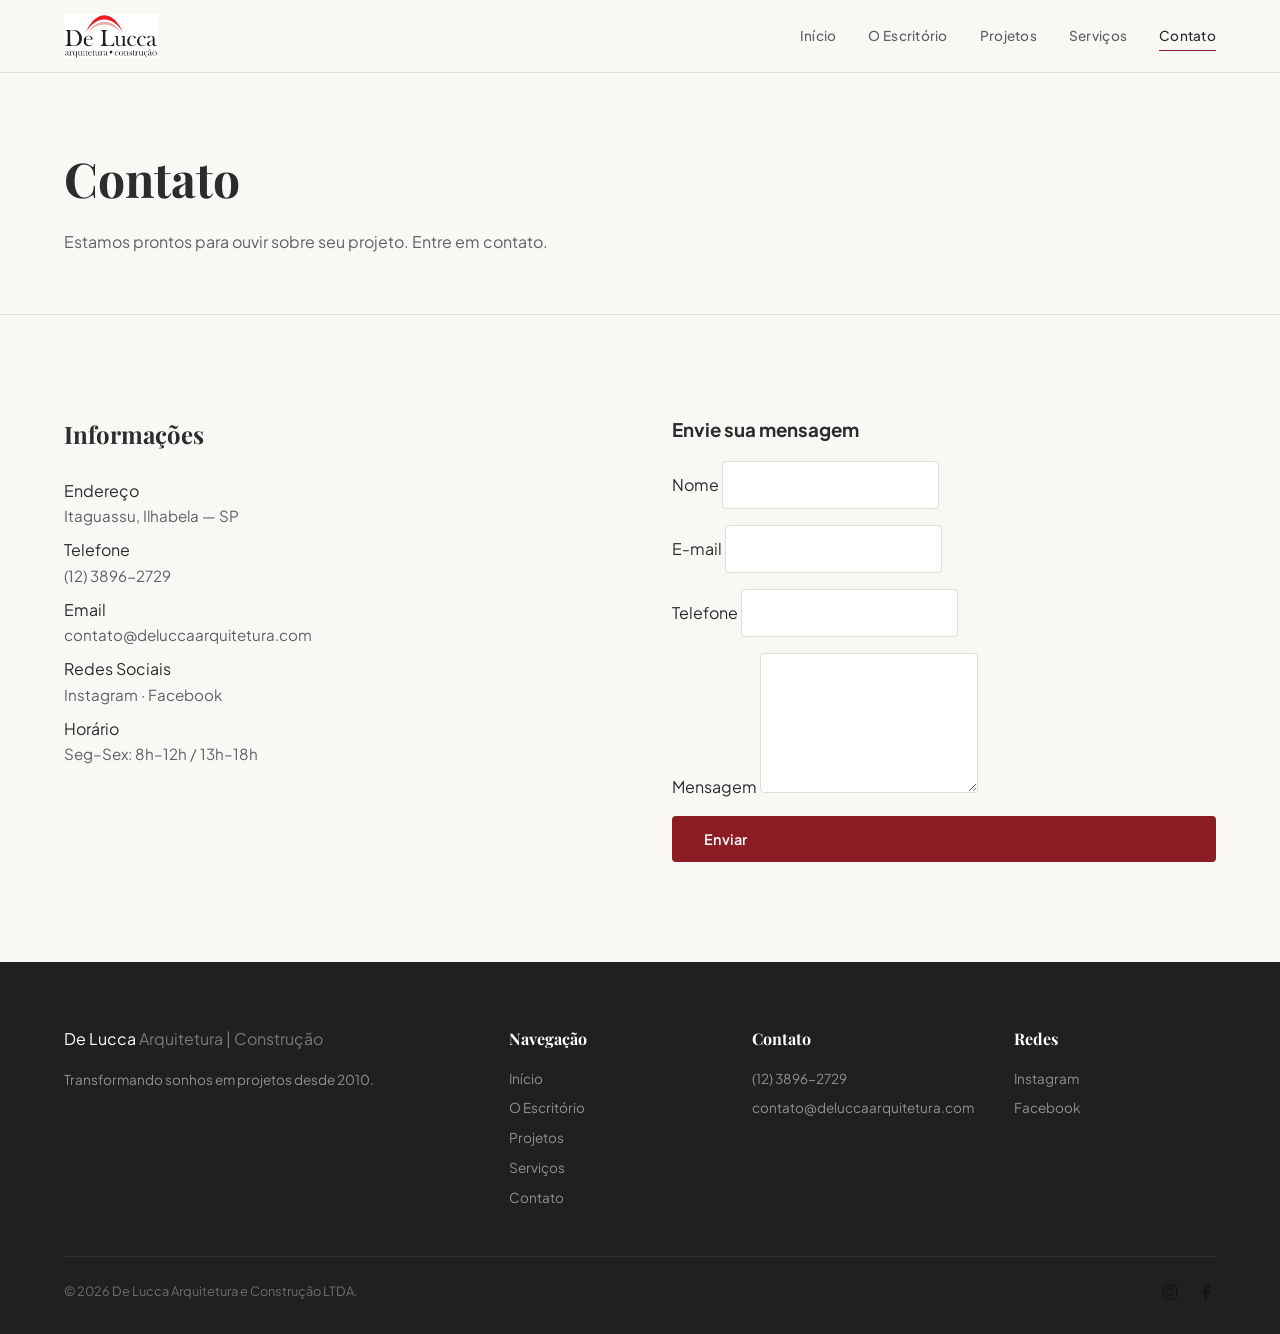
==== contato.html @ a8d2dc85 "Initial commit — Novo site De Lucca Arquitetura" ====
<!DOCTYPE html>
<html lang="pt">
<head>
  <meta charset="utf-8">
  <meta name="viewport" content="width=device-width, initial-scale=1">
  <title>Contato — De Lucca Arquitetura | Construção</title>
  <meta name="description" content="Entre em contato com a De Lucca Arquitetura. Estamos em Itaguassu, Ilhabela. Telefone, email e formulário.">
  <link rel="preconnect" href="https://fonts.googleapis.com">
  <link rel="preconnect" href="https://fonts.gstatic.com" crossorigin>
  <link href="https://fonts.googleapis.com/css2?family=Playfair+Display:ital,wght@0,400;0,600;1,400&family=Plus+Jakarta+Sans:wght@400;500;600;700&family=JetBrains+Mono&display=swap" rel="stylesheet">
  <link rel="stylesheet" href="style.css">
</head>
<body>

  <header class="header">
    <div class="container header-inner">
      <a href="index.html" class="logo">
        <img src="assets/images/logo.jpg" alt="De Lucca Arquitetura">
      </a>
      <button class="menu-toggle" aria-label="Menu">
        <svg viewBox="0 0 24 24" fill="none" stroke="currentColor" stroke-width="2">
          <path d="M3 12h18M3 6h18M3 18h18"/>
        </svg>
      </button>
      <nav class="nav">
        <a href="index.html">Início</a>
        <a href="escritorio.html">O Escritório</a>
        <a href="projetos.html">Projetos</a>
        <a href="servicos.html">Serviços</a>
        <a href="contato.html">Contato</a>
      </nav>
    </div>
  </header>

  <main>
    <section class="page-header">
      <div class="container">
        <h1>Contato</h1>
        <p>Estamos prontos para ouvir sobre seu projeto. Entre em contato.</p>
      </div>
    </section>

    <section class="section">
      <div class="container">
        <div class="contact-grid">
          <div class="contact-info">
            <h3>Informações</h3>
            <div class="contact-item">
              <span class="contact-label">Endereço</span>
              <p>Itaguassu, Ilhabela — SP</p>
            </div>
            <div class="contact-item">
              <span class="contact-label">Telefone</span>
              <p><a href="tel:1238962729">(12) 3896-2729</a></p>
            </div>
            <div class="contact-item">
              <span class="contact-label">Email</span>
              <p><a href="mailto:contato@deluccaarquitetura.com">contato@deluccaarquitetura.com</a></p>
            </div>
            <div class="contact-item">
              <span class="contact-label">Redes Sociais</span>
              <p>
                <a href="https://www.instagram.com/deluccaaquitetura/" target="_blank">Instagram</a> &middot;
                <a href="https://www.facebook.com/deluccaaquitetura" target="_blank">Facebook</a>
              </p>
            </div>
            <div class="contact-item">
              <span class="contact-label">Horário</span>
              <p>Seg–Sex: 8h–12h / 13h–18h</p>
            </div>
          </div>
          <form class="contact-form" action="#" method="post">
            <h3>Envie sua mensagem</h3>
            <div class="form-group">
              <label for="nome">Nome</label>
              <input type="text" id="nome" name="nome" required>
            </div>
            <div class="form-group">
              <label for="email">E-mail</label>
              <input type="email" id="email" name="email" required>
            </div>
            <div class="form-group">
              <label for="telefone">Telefone</label>
              <input type="tel" id="telefone" name="telefone">
            </div>
            <div class="form-group">
              <label for="mensagem">Mensagem</label>
              <textarea id="mensagem" name="mensagem" rows="5" required></textarea>
            </div>
            <button type="submit" class="btn btn-primary">Enviar</button>
          </form>
        </div>
      </div>
    </section>
  </main>

  <footer class="footer">
    <div class="container">
      <div class="footer-grid">
        <div class="footer-brand">
          <div class="logo-text" style="color: #fff;">
            De Lucca
            <span style="color: rgba(255,255,255,0.4);">Arquitetura | Construção</span>
          </div>
          <p>Transformando sonhos em projetos desde 2010.</p>
        </div>
        <div>
          <h4>Navegação</h4>
          <a href="index.html">Início</a>
          <a href="escritorio.html">O Escritório</a>
          <a href="projetos.html">Projetos</a>
          <a href="servicos.html">Serviços</a>
          <a href="contato.html">Contato</a>
        </div>
        <div>
          <h4>Contato</h4>
          <a href="tel:1238962729">(12) 3896-2729</a>
          <a href="mailto:contato@deluccaarquitetura.com">contato@deluccaarquitetura.com</a>
        </div>
        <div>
          <h4>Redes</h4>
          <a href="https://www.instagram.com/deluccaaquitetura/" target="_blank">Instagram</a>
          <a href="https://www.facebook.com/deluccaaquitetura" target="_blank">Facebook</a>
        </div>
      </div>
      <div class="footer-bottom">
        <span>&copy; 2026 De Lucca Arquitetura e Construção LTDA.</span>
        <div class="footer-social">
          <a href="https://www.instagram.com/deluccaaquitetura/" target="_blank" aria-label="Instagram"><img src="assets/icons/instagram.png" alt="Instagram"></a>
          <a href="https://www.facebook.com/deluccaaquitetura" target="_blank" aria-label="Facebook"><img src="assets/icons/facebook.png" alt="Facebook"></a>
        </div>
      </div>
    </div>
  </footer>

  <script src="script.js"></script>
</body>
</html>
---- style.css ----
:root {
  --color-primary-dark-red: #8C1D24;
  --color-secondary-terracotta: #C44D38;
  --color-brand-charcoal: #2A2C2E;
  --color-technical-gray: #5C6268;
  --bg-page-warm: #FAF8F5;
  --bg-card-white: #FFFFFF;
  --border-subtle: #E2DDD5;
  --bg-footer-dark: #1E2022;
  --font-heading: 'Playfair Display', Georgia, serif;
  --font-body: 'Plus Jakarta Sans', system-ui, sans-serif;
  --radius-sm: 4px;
  --radius-md: 8px;
  --shadow-soft: 0 4px 30px rgba(0,0,0,0.05);
  --transition: 0.3s ease;
}

*,
*::before,
*::after {
  margin: 0;
  padding: 0;
  box-sizing: border-box;
}

html {
  scroll-behavior: smooth;
}

body {
  font-family: var(--font-body);
  background: var(--bg-page-warm);
  color: var(--color-brand-charcoal);
  line-height: 1.6;
  -webkit-font-smoothing: antialiased;
}

img {
  max-width: 100%;
  height: auto;
  display: block;
}

a {
  text-decoration: none;
  color: inherit;
}

.container {
  max-width: 1200px;
  margin: 0 auto;
  padding: 0 24px;
}

/* Header */
.header {
  position: fixed;
  top: 0;
  left: 0;
  right: 0;
  z-index: 100;
  background: rgba(250, 248, 245, 0.95);
  backdrop-filter: blur(12px);
  border-bottom: 1px solid var(--border-subtle);
  transition: var(--transition);
}

.header.scrolled {
  box-shadow: 0 2px 30px rgba(0,0,0,0.06);
}

.header-inner {
  display: flex;
  align-items: center;
  justify-content: space-between;
  height: 72px;
}

.logo {
  display: flex;
  align-items: center;
  gap: 12px;
}

.logo img {
  height: 44px;
  width: auto;
}

.nav {
  display: flex;
  align-items: center;
  gap: 32px;
}

.nav a {
  font-size: 0.85rem;
  font-weight: 500;
  letter-spacing: 0.02em;
  color: var(--color-technical-gray);
  position: relative;
  transition: color var(--transition);
}

.nav a::after {
  content: '';
  position: absolute;
  bottom: -4px;
  left: 0;
  width: 0;
  height: 1px;
  background: var(--color-primary-dark-red);
  transition: width var(--transition);
}

.nav a:hover,
.nav a.active {
  color: var(--color-brand-charcoal);
}

.nav a:hover::after,
.nav a.active::after {
  width: 100%;
}

.menu-toggle {
  display: none;
  background: none;
  border: none;
  cursor: pointer;
  padding: 8px;
  color: var(--color-brand-charcoal);
}

.menu-toggle svg {
  width: 24px;
  height: 24px;
}

@media (max-width: 768px) {
  .menu-toggle {
    display: block;
  }

  .nav {
    position: fixed;
    top: 72px;
    left: 0;
    right: 0;
    background: var(--bg-page-warm);
    flex-direction: column;
    padding: 24px;
    gap: 20px;
    border-bottom: 1px solid var(--border-subtle);
    transform: translateY(-100%);
    opacity: 0;
    transition: all var(--transition);
    pointer-events: none;
  }

  .nav.open {
    transform: translateY(0);
    opacity: 1;
    pointer-events: all;
  }
}

/* Hero */
.hero {
  min-height: 100vh;
  display: flex;
  align-items: center;
  position: relative;
  overflow: hidden;
  margin-top: 0;
}

.hero-bg {
  position: absolute;
  inset: 0;
  z-index: 0;
}

.hero-bg img {
  width: 100%;
  height: 100%;
  object-fit: cover;
}

.hero-overlay {
  position: absolute;
  inset: 0;
  background: linear-gradient(
    135deg,
    rgba(30, 32, 34, 0.75) 0%,
    rgba(30, 32, 34, 0.3) 100%
  );
  z-index: 1;
}

.hero-content {
  position: relative;
  z-index: 2;
  max-width: 720px;
  padding: 120px 24px 80px;
}

.hero-tag {
  display: inline-block;
  font-family: var(--font-body);
  font-size: 0.75rem;
  font-weight: 600;
  letter-spacing: 0.15em;
  text-transform: uppercase;
  color: var(--color-secondary-terracotta);
  margin-bottom: 24px;
  border-left: 2px solid var(--color-primary-dark-red);
  padding-left: 12px;
  text-shadow: 0 1px 12px rgba(0,0,0,0.3);
}

.hero h1 {
  font-family: var(--font-heading);
  font-size: clamp(2.5rem, 6vw, 4.5rem);
  line-height: 1.1;
  color: #fff;
  margin-bottom: 24px;
  font-weight: 600;
  text-shadow: 0 2px 30px rgba(0,0,0,0.5);
}

.hero p {
  font-size: 1.1rem;
  line-height: 1.7;
  color: rgba(255, 255, 255, 0.85);
  margin-bottom: 40px;
  max-width: 540px;
  text-shadow: 0 1px 20px rgba(0,0,0,0.4);
}

.btn {
  display: inline-flex;
  align-items: center;
  gap: 8px;
  padding: 14px 32px;
  border-radius: var(--radius-sm);
  font-family: var(--font-body);
  font-size: 0.9rem;
  font-weight: 600;
  letter-spacing: 0.02em;
  cursor: pointer;
  transition: all var(--transition);
  border: none;
}

.btn-primary {
  background: var(--color-primary-dark-red);
  color: #fff;
}

.btn-primary:hover {
  background: #a8242e;
  transform: translateY(-1px);
  box-shadow: 0 4px 20px rgba(140, 29, 36, 0.3);
}

.btn-outline {
  background: transparent;
  color: #fff;
  border: 1px solid rgba(255, 255, 255, 0.3);
}

.btn-outline:hover {
  border-color: #fff;
  background: rgba(255, 255, 255, 0.1);
}

@media (max-width: 768px) {
  .hero-content {
    padding: 100px 24px 60px;
  }
}

/* Sections */
.section {
  padding: 100px 0;
}

.section-header {
  text-align: center;
  max-width: 640px;
  margin: 0 auto 64px;
}

.section-tag {
  display: inline-block;
  font-size: 0.75rem;
  font-weight: 600;
  letter-spacing: 0.15em;
  text-transform: uppercase;
  color: var(--color-primary-dark-red);
  margin-bottom: 16px;
  border-left: 2px solid var(--color-secondary-terracotta);
  padding-left: 12px;
}

.section h2 {
  font-family: var(--font-heading);
  font-size: clamp(1.8rem, 3.5vw, 2.8rem);
  line-height: 1.2;
  color: var(--color-brand-charcoal);
  margin-bottom: 16px;
}

.section p {
  color: var(--color-technical-gray);
  font-size: 1rem;
  line-height: 1.7;
}

/* Grid de Projetos */
.projects-grid {
  display: grid;
  grid-template-columns: repeat(auto-fill, minmax(340px, 1fr));
  gap: 24px;
}

.project-card {
  position: relative;
  overflow: hidden;
  border-radius: var(--radius-md);
  aspect-ratio: 4/3;
  background: var(--bg-card-white);
  box-shadow: var(--shadow-soft);
  cursor: pointer;
}

.project-card img {
  width: 100%;
  height: 100%;
  object-fit: cover;
  transition: transform 0.6s ease;
}

.project-card:hover img {
  transform: scale(1.05);
}

.project-overlay {
  position: absolute;
  inset: 0;
  background: linear-gradient(
    to top,
    rgba(30, 32, 34, 0.85) 0%,
    transparent 60%
  );
  display: flex;
  flex-direction: column;
  justify-content: flex-end;
  padding: 32px;
  opacity: 0;
  transition: opacity var(--transition);
}

.project-card:hover .project-overlay {
  opacity: 1;
}

.project-overlay h3 {
  font-family: var(--font-heading);
  font-size: 1.25rem;
  color: #fff;
  margin-bottom: 4px;
}

.project-overlay p {
  font-size: 0.8rem;
  color: rgba(255, 255, 255, 0.7);
}

@media (max-width: 768px) {
  .project-overlay {
    opacity: 1;
    padding: 20px;
  }
  .projects-grid {
    grid-template-columns: 1fr;
  }
}

/* Processos */
.process-grid {
  display: grid;
  grid-template-columns: repeat(auto-fit, minmax(280px, 1fr));
  gap: 32px;
}

.process-step {
  position: relative;
  padding: 40px;
  background: var(--bg-card-white);
  border-radius: var(--radius-md);
  border-left: 3px solid var(--color-primary-dark-red);
  box-shadow: var(--shadow-soft);
}

.process-step .step-number {
  font-family: var(--font-heading);
  font-size: 3rem;
  color: rgba(140, 29, 36, 0.08);
  position: absolute;
  top: 16px;
  right: 24px;
  font-weight: 700;
  line-height: 1;
}

.process-step h3 {
  font-family: var(--font-heading);
  font-size: 1.2rem;
  margin-bottom: 12px;
  color: var(--color-brand-charcoal);
}

.process-step p {
  font-size: 0.9rem;
  color: var(--color-technical-gray);
  line-height: 1.7;
}

/* Sobre */
.about-grid {
  display: grid;
  grid-template-columns: 1fr 1fr;
  gap: 64px;
  align-items: center;
}

.about-image {
  border-radius: var(--radius-md);
  overflow: hidden;
  box-shadow: var(--shadow-soft);
}

.about-image img {
  width: 100%;
  height: 500px;
  object-fit: cover;
}

.about-content h3 {
  font-family: var(--font-heading);
  font-size: 1.5rem;
  margin-bottom: 20px;
  color: var(--color-brand-charcoal);
}

.about-content p {
  color: var(--color-technical-gray);
  margin-bottom: 16px;
  font-size: 0.95rem;
  line-height: 1.8;
}

.about-metrics {
  display: grid;
  grid-template-columns: repeat(3, 1fr);
  gap: 24px;
  margin-top: 40px;
  padding-top: 32px;
  border-top: 1px solid var(--border-subtle);
}

.metric h4 {
  font-family: var(--font-heading);
  font-size: 2rem;
  color: var(--color-primary-dark-red);
}

.metric p {
  font-size: 0.8rem;
  color: var(--color-technical-gray);
  margin-bottom: 0;
}

@media (max-width: 768px) {
  .about-grid {
    grid-template-columns: 1fr;
    gap: 32px;
  }
  .about-metrics {
    grid-template-columns: repeat(3, 1fr);
    gap: 16px;
  }
}

/* Serviços */
.services-grid {
  display: grid;
  grid-template-columns: repeat(auto-fit, minmax(260px, 1fr));
  gap: 24px;
}

.service-card {
  padding: 40px 32px;
  background: var(--bg-card-white);
  border-radius: var(--radius-md);
  box-shadow: var(--shadow-soft);
  transition: transform var(--transition);
}

.service-card:hover {
  transform: translateY(-4px);
}

.service-card .icon {
  font-size: 2rem;
  margin-bottom: 16px;
  display: block;
}

.service-card h3 {
  font-family: var(--font-heading);
  font-size: 1.15rem;
  margin-bottom: 12px;
}

.service-card p {
  font-size: 0.9rem;
  color: var(--color-technical-gray);
  line-height: 1.7;
}

/* Contato */
.contact-grid {
  display: grid;
  grid-template-columns: 1fr 1fr;
  gap: 64px;
}

.contact-info h3 {
  font-family: var(--font-heading);
  font-size: 1.5rem;
  margin-bottom: 24px;
}

.contact-info p {
  color: var(--color-technical-gray);
  margin-bottom: 8px;
  font-size: 0.95rem;
}

.contact-info .info-item {
  display: flex;
  align-items: flex-start;
  gap: 12px;
  margin-bottom: 20px;
}

.contact-form {
  display: flex;
  flex-direction: column;
  gap: 16px;
}

.contact-form input,
.contact-form textarea {
  padding: 14px 16px;
  border: 1px solid var(--border-subtle);
  border-radius: var(--radius-sm);
  font-family: var(--font-body);
  font-size: 0.9rem;
  background: var(--bg-card-white);
  transition: border-color var(--transition);
  outline: none;
}

.contact-form input:focus,
.contact-form textarea:focus {
  border-color: var(--color-primary-dark-red);
}

.contact-form textarea {
  min-height: 140px;
  resize: vertical;
}

@media (max-width: 768px) {
  .contact-grid {
    grid-template-columns: 1fr;
    gap: 32px;
  }
}

/* Footer */
.footer {
  background: var(--bg-footer-dark);
  color: rgba(255, 255, 255, 0.7);
  padding: 64px 0 32px;
}

.footer-grid {
  display: grid;
  grid-template-columns: 2fr 1fr 1fr 1fr;
  gap: 40px;
  margin-bottom: 40px;
}

.footer-brand p {
  font-size: 0.85rem;
  line-height: 1.7;
  margin-top: 16px;
  color: rgba(255, 255, 255, 0.5);
}

.footer h4 {
  font-family: var(--font-heading);
  color: #fff;
  font-size: 1rem;
  margin-bottom: 16px;
}

.footer a {
  display: block;
  font-size: 0.85rem;
  margin-bottom: 8px;
  color: rgba(255, 255, 255, 0.5);
  transition: color var(--transition);
}

.footer a:hover {
  color: var(--color-secondary-terracotta);
}

.footer-bottom {
  border-top: 1px solid rgba(255, 255, 255, 0.08);
  padding-top: 24px;
  display: flex;
  justify-content: space-between;
  align-items: center;
  font-size: 0.8rem;
  color: rgba(255, 255, 255, 0.35);
}

.footer-social {
  display: flex;
  gap: 16px;
}

.footer-social a {
  margin-bottom: 0;
}

.footer-social img {
  width: 20px;
  height: 20px;
  opacity: 0.4;
  transition: opacity var(--transition);
}

.footer-social img:hover {
  opacity: 1;
}

@media (max-width: 768px) {
  .footer-grid {
    grid-template-columns: 1fr;
    gap: 32px;
  }
  .footer-bottom {
    flex-direction: column;
    gap: 12px;
    text-align: center;
  }
}

/* Page Header */
.page-header {
  padding: 140px 0 60px;
  background: var(--bg-page-warm);
  border-bottom: 1px solid var(--border-subtle);
}

.page-header h1 {
  font-family: var(--font-heading);
  font-size: clamp(2rem, 4vw, 3rem);
  color: var(--color-brand-charcoal);
  margin-bottom: 12px;
}

.page-header p {
  color: var(--color-technical-gray);
  font-size: 1rem;
  max-width: 540px;
}

/* Contato específico */
.contact-meta {
  display: flex;
  flex-wrap: wrap;
  gap: 8px;
  margin-top: 8px;
}

.contact-meta span {
  display: inline-block;
  font-family: 'JetBrains Mono', monospace;
  font-size: 0.85rem;
  color: var(--color-technical-gray);
  background: rgba(92, 98, 104, 0.08);
  padding: 4px 12px;
  border-radius: var(--radius-sm);
}
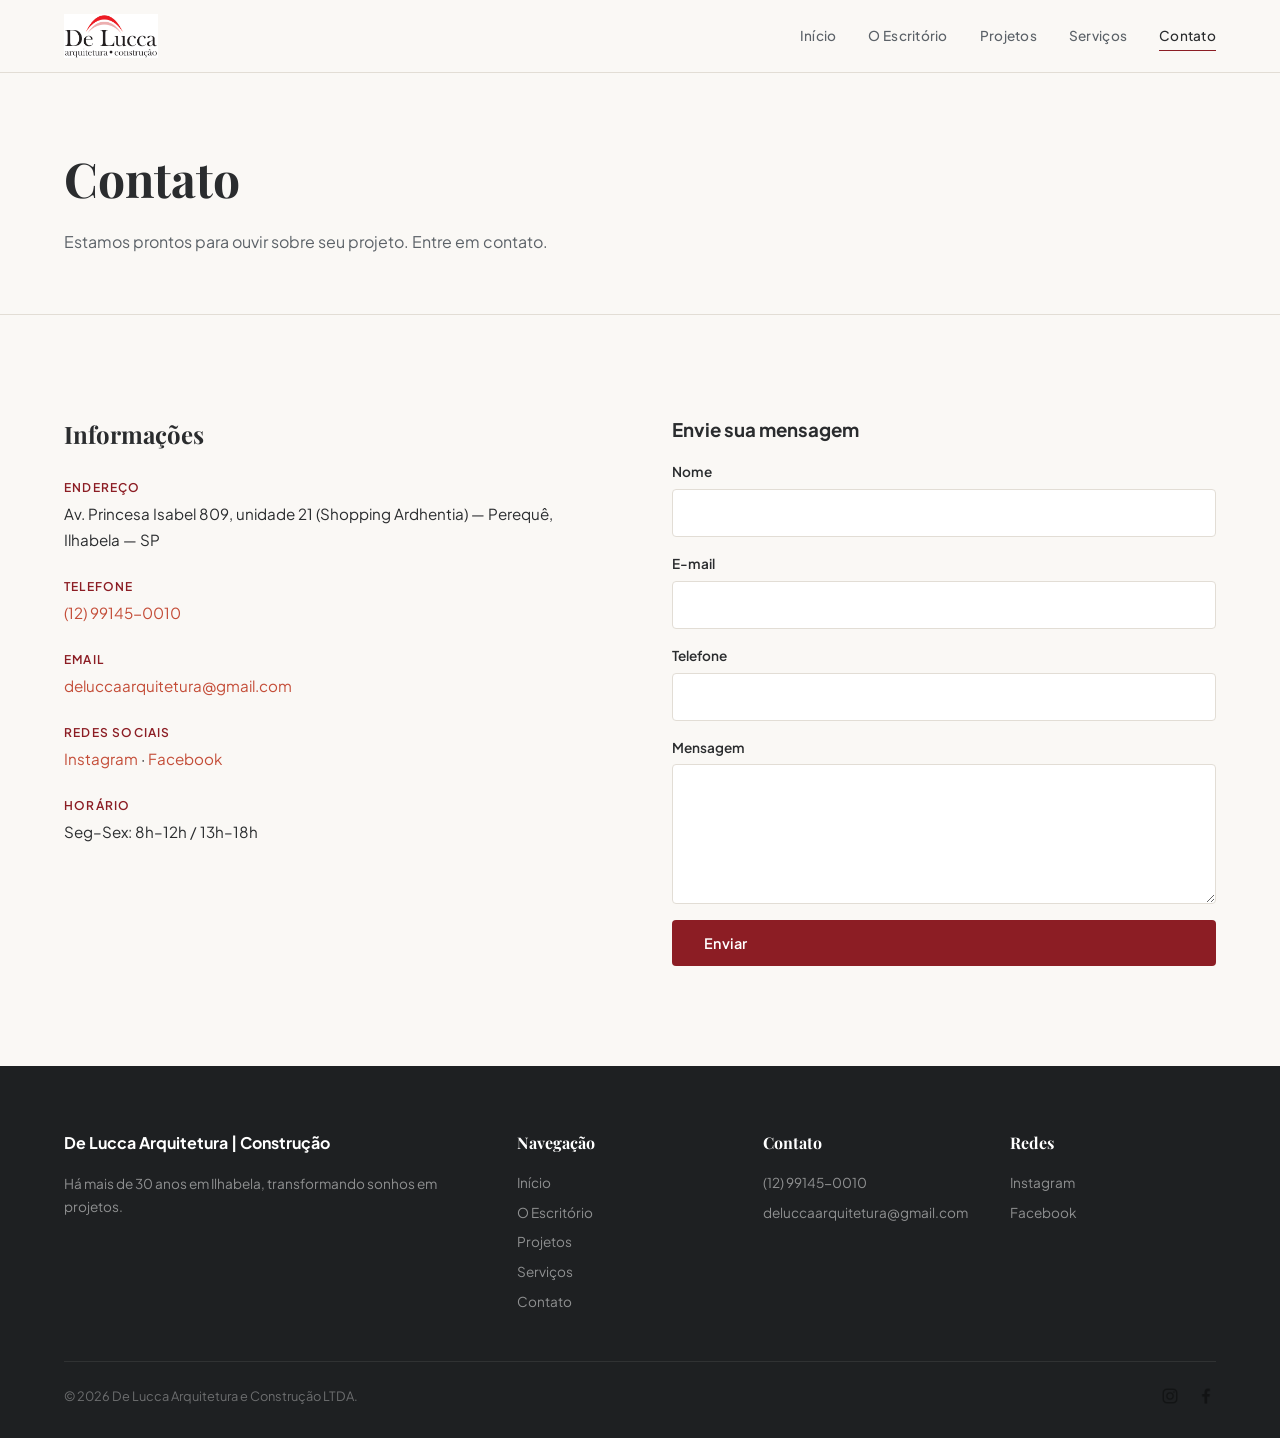
==== commit 86a9008e: "Corrige info contato, textos reais do site original, seção equipe, imagens Unsplash" ====
--- a/contato.html
+++ b/contato.html
@@ -47,21 +47,21 @@
             <h3>Informações</h3>
             <div class="contact-item">
               <span class="contact-label">Endereço</span>
-              <p>Itaguassu, Ilhabela — SP</p>
+              <p>Av. Princesa Isabel 809, unidade 21 (Shopping Ardhentia) — Perequê, Ilhabela — SP</p>
             </div>
             <div class="contact-item">
               <span class="contact-label">Telefone</span>
-              <p><a href="tel:1238962729">(12) 3896-2729</a></p>
+              <p><a href="tel:12991450010">(12) 99145-0010</a></p>
             </div>
             <div class="contact-item">
               <span class="contact-label">Email</span>
-              <p><a href="mailto:contato@deluccaarquitetura.com">contato@deluccaarquitetura.com</a></p>
+              <p><a href="mailto:deluccaarquitetura@gmail.com">deluccaarquitetura@gmail.com</a></p>
             </div>
             <div class="contact-item">
               <span class="contact-label">Redes Sociais</span>
               <p>
-                <a href="https://www.instagram.com/deluccaaquitetura/" target="_blank">Instagram</a> &middot;
-                <a href="https://www.facebook.com/deluccaaquitetura" target="_blank">Facebook</a>
+                <a href="https://www.instagram.com/deluccaarquitetura/" target="_blank">Instagram</a> &middot;
+                <a href="https://www.facebook.com/DeLuccaArquitetura/" target="_blank">Facebook</a>
               </p>
             </div>
             <div class="contact-item">
@@ -98,11 +98,8 @@
     <div class="container">
       <div class="footer-grid">
         <div class="footer-brand">
-          <div class="logo-text" style="color: #fff;">
-            De Lucca
-            <span style="color: rgba(255,255,255,0.4);">Arquitetura | Construção</span>
-          </div>
-          <p>Transformando sonhos em projetos desde 2010.</p>
+          <strong style="color:#fff; font-size:1rem;">De Lucca Arquitetura | Construção</strong>
+          <p>Há mais de 30 anos em Ilhabela, transformando sonhos em projetos.</p>
         </div>
         <div>
           <h4>Navegação</h4>
@@ -114,20 +111,20 @@
         </div>
         <div>
           <h4>Contato</h4>
-          <a href="tel:1238962729">(12) 3896-2729</a>
-          <a href="mailto:contato@deluccaarquitetura.com">contato@deluccaarquitetura.com</a>
+          <a href="tel:12991450010">(12) 99145-0010</a>
+          <a href="mailto:deluccaarquitetura@gmail.com">deluccaarquitetura@gmail.com</a>
         </div>
         <div>
           <h4>Redes</h4>
-          <a href="https://www.instagram.com/deluccaaquitetura/" target="_blank">Instagram</a>
-          <a href="https://www.facebook.com/deluccaaquitetura" target="_blank">Facebook</a>
+          <a href="https://www.instagram.com/deluccaarquitetura/" target="_blank">Instagram</a>
+          <a href="https://www.facebook.com/DeLuccaArquitetura/" target="_blank">Facebook</a>
         </div>
       </div>
       <div class="footer-bottom">
         <span>&copy; 2026 De Lucca Arquitetura e Construção LTDA.</span>
         <div class="footer-social">
-          <a href="https://www.instagram.com/deluccaaquitetura/" target="_blank" aria-label="Instagram"><img src="assets/icons/instagram.png" alt="Instagram"></a>
-          <a href="https://www.facebook.com/deluccaaquitetura" target="_blank" aria-label="Facebook"><img src="assets/icons/facebook.png" alt="Facebook"></a>
+          <a href="https://www.instagram.com/deluccaarquitetura/" target="_blank" aria-label="Instagram"><img src="assets/icons/instagram.png" alt="Instagram"></a>
+          <a href="https://www.facebook.com/DeLuccaArquitetura/" target="_blank" aria-label="Facebook"><img src="assets/icons/facebook.png" alt="Facebook"></a>
         </div>
       </div>
     </div>
--- a/style.css
+++ b/style.css
@@ -711,3 +711,120 @@
   padding: 4px 12px;
   border-radius: var(--radius-sm);
 }
+
+/* Team */
+.team-grid {
+  display: grid;
+  grid-template-columns: repeat(auto-fit, minmax(320px, 1fr));
+  gap: 40px;
+}
+
+.team-card {
+  background: var(--bg-card-white);
+  border-radius: var(--radius-md);
+  padding: 32px;
+  box-shadow: var(--shadow-soft);
+  text-align: center;
+}
+
+.team-image {
+  width: 160px;
+  height: 160px;
+  border-radius: 50%;
+  overflow: hidden;
+  margin: 0 auto 24px;
+  box-shadow: var(--shadow-soft);
+}
+
+.team-image img {
+  width: 100%;
+  height: 100%;
+  object-fit: cover;
+}
+
+.team-card h3 {
+  font-family: var(--font-heading);
+  font-size: 1.3rem;
+  margin-bottom: 4px;
+}
+
+.team-role {
+  display: block;
+  font-size: 0.8rem;
+  font-weight: 600;
+  color: var(--color-primary-dark-red);
+  letter-spacing: 0.05em;
+  text-transform: uppercase;
+  margin-bottom: 16px;
+}
+
+.team-card p {
+  font-size: 0.9rem;
+  color: var(--color-technical-gray);
+  line-height: 1.7;
+  text-align: left;
+}
+
+@media (max-width: 768px) {
+  .team-grid {
+    grid-template-columns: 1fr;
+  }
+}
+
+/* Contact page details */
+.contact-item {
+  margin-bottom: 24px;
+}
+
+.contact-label {
+  display: block;
+  font-size: 0.75rem;
+  font-weight: 600;
+  letter-spacing: 0.1em;
+  text-transform: uppercase;
+  color: var(--color-primary-dark-red);
+  margin-bottom: 4px;
+}
+
+.contact-item p {
+  font-size: 0.95rem;
+  color: var(--color-brand-charcoal);
+}
+
+.contact-item a {
+  color: var(--color-secondary-terracotta);
+  transition: color var(--transition);
+}
+
+.contact-item a:hover {
+  color: var(--color-primary-dark-red);
+}
+
+.form-group {
+  display: flex;
+  flex-direction: column;
+  gap: 6px;
+}
+
+.form-group label {
+  font-size: 0.85rem;
+  font-weight: 600;
+  color: var(--color-brand-charcoal);
+}
+
+.form-group input,
+.form-group textarea {
+  padding: 14px 16px;
+  border: 1px solid var(--border-subtle);
+  border-radius: var(--radius-sm);
+  font-family: var(--font-body);
+  font-size: 0.9rem;
+  background: var(--bg-card-white);
+  transition: border-color var(--transition);
+  outline: none;
+}
+
+.form-group input:focus,
+.form-group textarea:focus {
+  border-color: var(--color-primary-dark-red);
+}
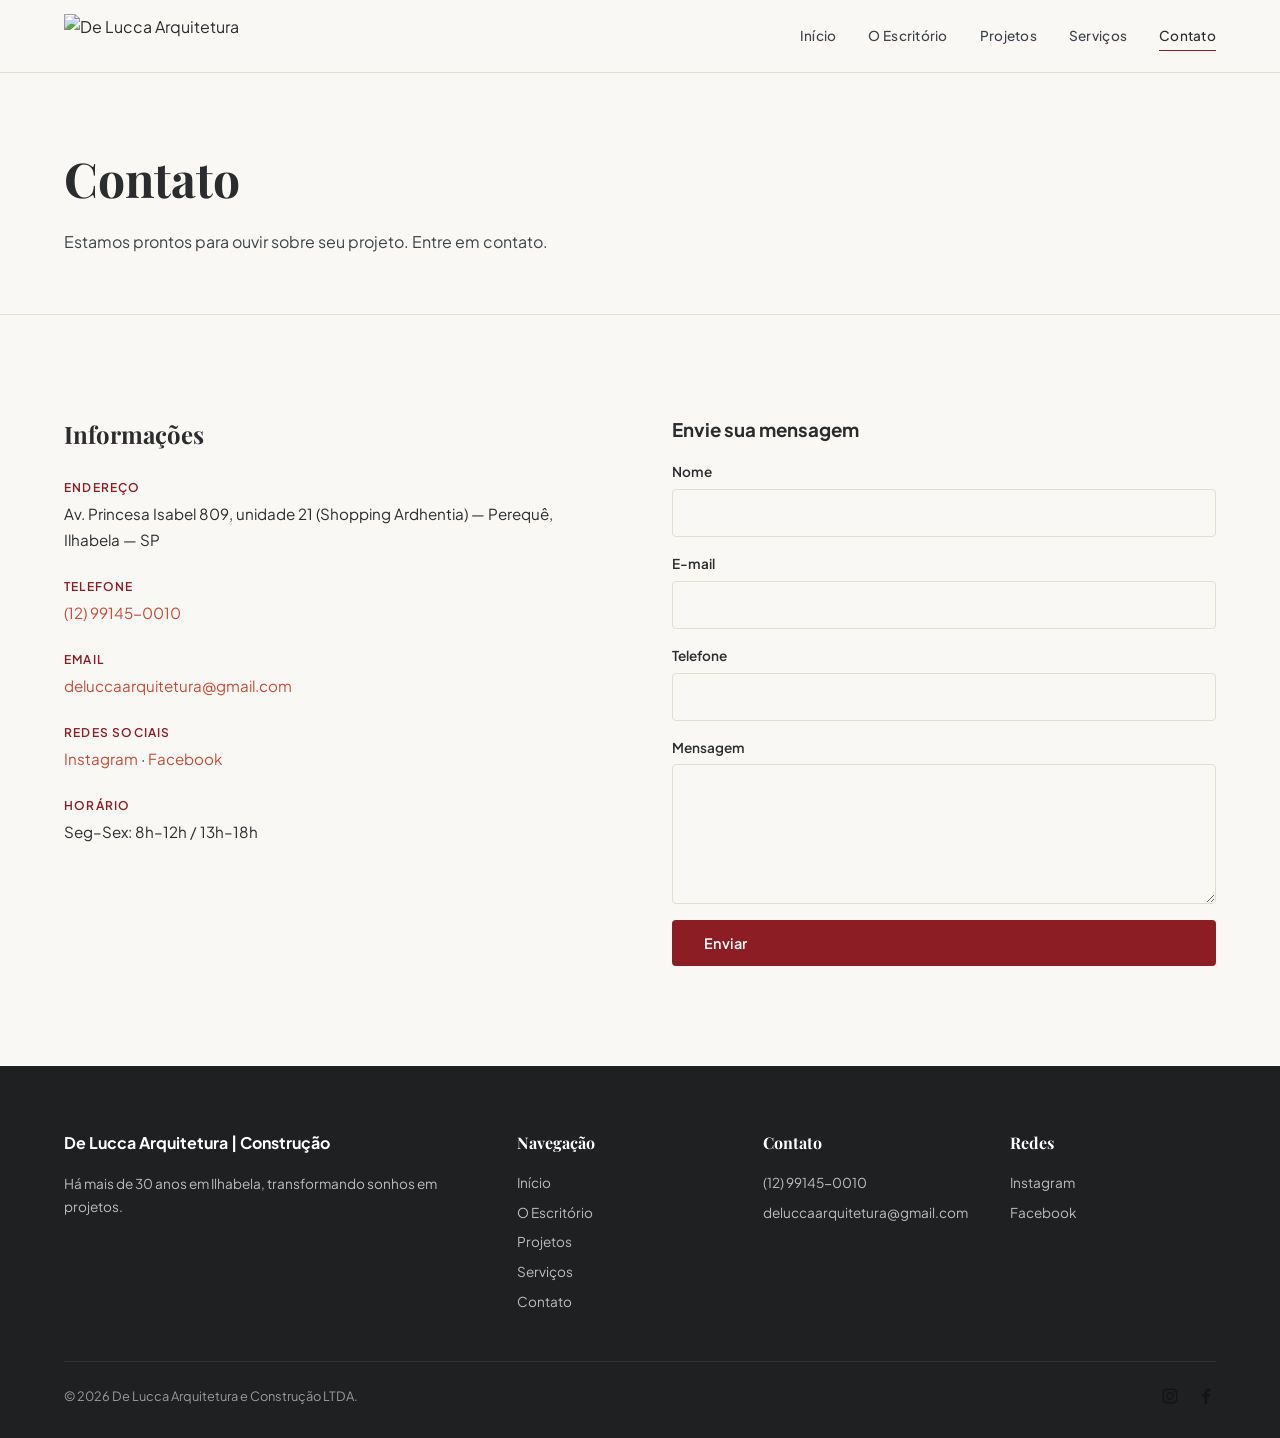
==== commit 39a533e2: "BG card #FAF8F5, logo.png, fotos equipe .avif, contraste textos" ====
--- a/contato.html
+++ b/contato.html
@@ -15,7 +15,7 @@
   <header class="header">
     <div class="container header-inner">
       <a href="index.html" class="logo">
-        <img src="assets/images/logo.jpg" alt="De Lucca Arquitetura">
+        <img src="assets/images/logo.png" alt="De Lucca Arquitetura">
       </a>
       <button class="menu-toggle" aria-label="Menu">
         <svg viewBox="0 0 24 24" fill="none" stroke="currentColor" stroke-width="2">
--- a/style.css
+++ b/style.css
@@ -2,9 +2,9 @@
   --color-primary-dark-red: #8C1D24;
   --color-secondary-terracotta: #C44D38;
   --color-brand-charcoal: #2A2C2E;
-  --color-technical-gray: #5C6268;
+  --color-technical-gray: #3D4348;
   --bg-page-warm: #FAF8F5;
-  --bg-card-white: #FFFFFF;
+  --bg-card-white: #FAF8F5;
   --border-subtle: #E2DDD5;
   --bg-footer-dark: #1E2022;
   --font-heading: 'Playfair Display', Georgia, serif;
@@ -232,10 +232,10 @@
 .hero p {
   font-size: 1.1rem;
   line-height: 1.7;
-  color: rgba(255, 255, 255, 0.85);
+  color: rgba(255, 255, 255, 0.92);
   margin-bottom: 40px;
   max-width: 540px;
-  text-shadow: 0 1px 20px rgba(0,0,0,0.4);
+  text-shadow: 0 1px 20px rgba(0,0,0,0.5);
 }
 
 .btn {
@@ -610,7 +610,7 @@
   font-size: 0.85rem;
   line-height: 1.7;
   margin-top: 16px;
-  color: rgba(255, 255, 255, 0.5);
+  color: rgba(255, 255, 255, 0.7);
 }
 
 .footer h4 {
@@ -624,7 +624,7 @@
   display: block;
   font-size: 0.85rem;
   margin-bottom: 8px;
-  color: rgba(255, 255, 255, 0.5);
+  color: rgba(255, 255, 255, 0.7);
   transition: color var(--transition);
 }
 
@@ -639,7 +639,7 @@
   justify-content: space-between;
   align-items: center;
   font-size: 0.8rem;
-  color: rgba(255, 255, 255, 0.35);
+  color: rgba(255, 255, 255, 0.55);
 }
 
 .footer-social {
@@ -706,8 +706,8 @@
   display: inline-block;
   font-family: 'JetBrains Mono', monospace;
   font-size: 0.85rem;
-  color: var(--color-technical-gray);
-  background: rgba(92, 98, 104, 0.08);
+  color: var(--color-brand-charcoal);
+  background: rgba(61, 67, 72, 0.08);
   padding: 4px 12px;
   border-radius: var(--radius-sm);
 }
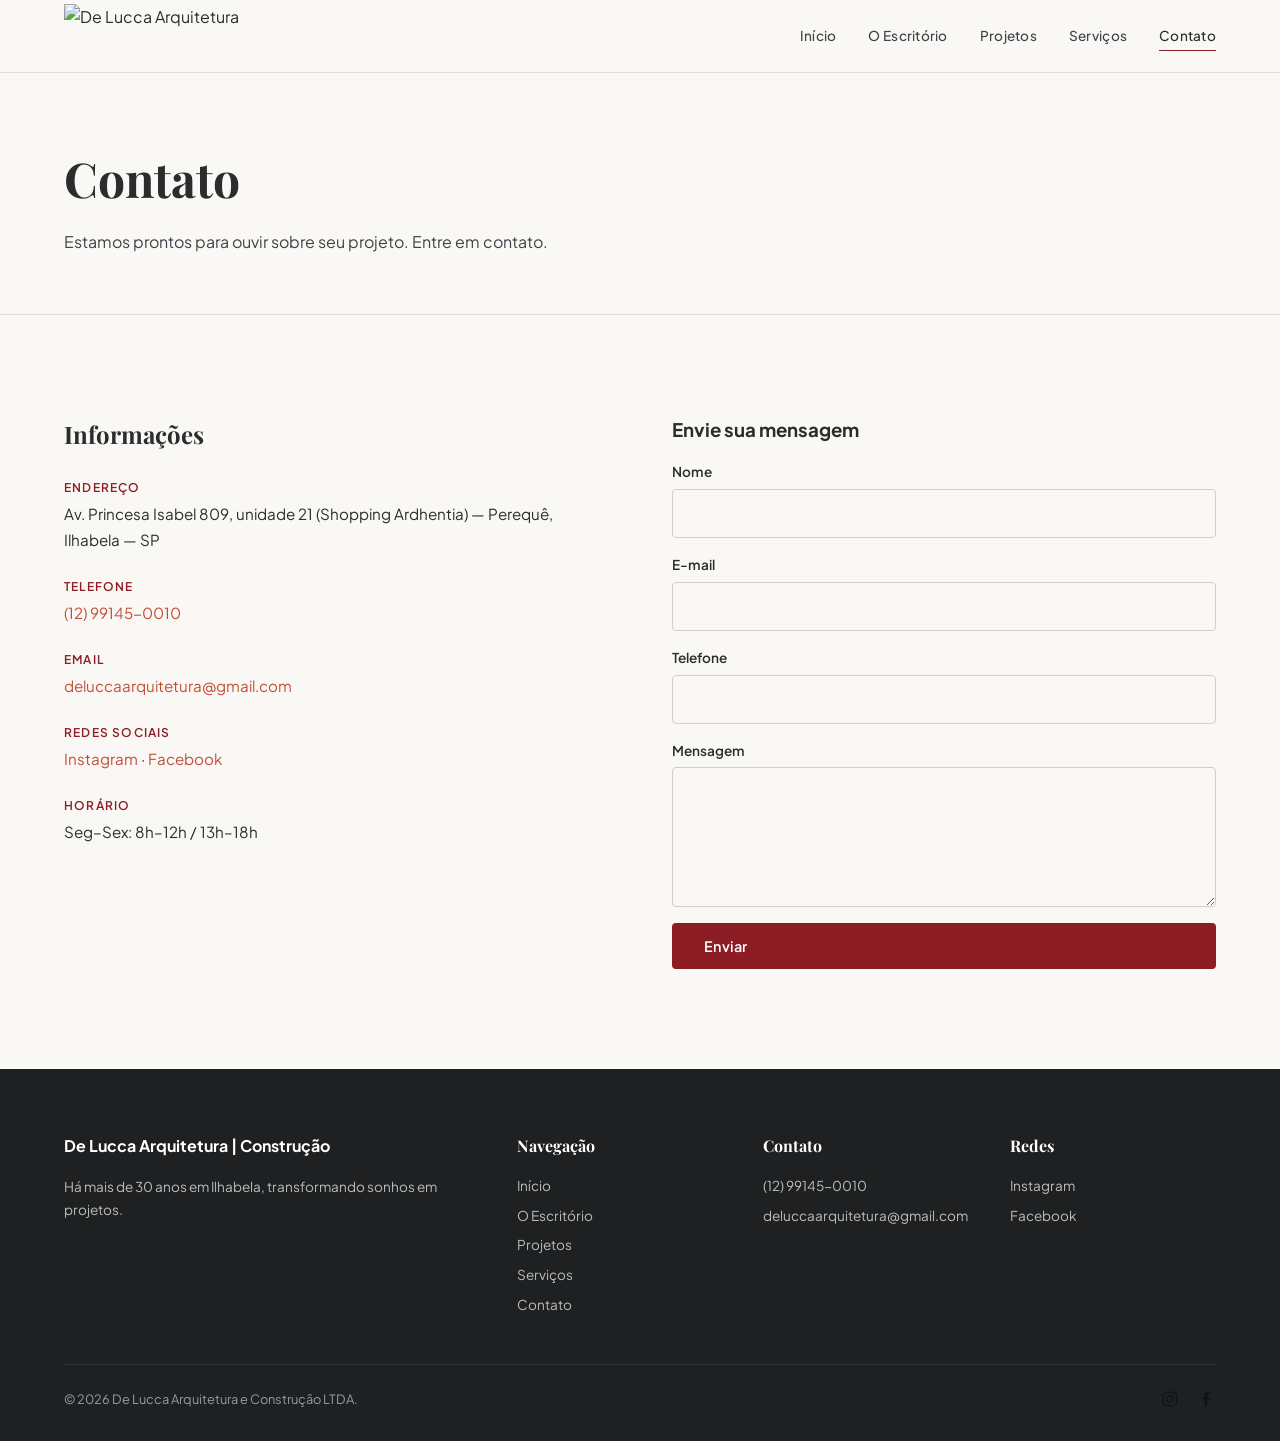
==== commit 696117a2: "hero-tag #E88B7A, fetchpriority hero, width/height img, autocomplete form, CLS" ====
--- a/contato.html
+++ b/contato.html
@@ -73,15 +73,15 @@
             <h3>Envie sua mensagem</h3>
             <div class="form-group">
               <label for="nome">Nome</label>
-              <input type="text" id="nome" name="nome" required>
+              <input type="text" id="nome" name="nome" autocomplete="name" required>
             </div>
             <div class="form-group">
               <label for="email">E-mail</label>
-              <input type="email" id="email" name="email" required>
+              <input type="email" id="email" name="email" autocomplete="email" inputmode="email" required>
             </div>
             <div class="form-group">
               <label for="telefone">Telefone</label>
-              <input type="tel" id="telefone" name="telefone">
+              <input type="tel" id="telefone" name="telefone" autocomplete="tel" inputmode="numeric">
             </div>
             <div class="form-group">
               <label for="mensagem">Mensagem</label>
--- a/style.css
+++ b/style.css
@@ -4,7 +4,7 @@
   --color-brand-charcoal: #2A2C2E;
   --color-technical-gray: #3D4348;
   --bg-page-warm: #FAF8F5;
-  --bg-card-white: #FAF8F5;
+  --bg-card-white: #FFFFFF;
   --border-subtle: #E2DDD5;
   --bg-footer-dark: #1E2022;
   --font-heading: 'Playfair Display', Georgia, serif;
@@ -59,8 +59,7 @@
   left: 0;
   right: 0;
   z-index: 100;
-  background: rgba(250, 248, 245, 0.95);
-  backdrop-filter: blur(12px);
+  background: var(--bg-page-warm);
   border-bottom: 1px solid var(--border-subtle);
   transition: var(--transition);
 }
@@ -79,11 +78,11 @@
 .logo {
   display: flex;
   align-items: center;
-  gap: 12px;
+  height: 100%;
 }
 
 .logo img {
-  height: 44px;
+  height: 64px;
   width: auto;
 }
 
@@ -209,14 +208,14 @@
   display: inline-block;
   font-family: var(--font-body);
   font-size: 0.75rem;
-  font-weight: 600;
+  font-weight: 700;
   letter-spacing: 0.15em;
   text-transform: uppercase;
-  color: var(--color-secondary-terracotta);
+  color: #E88B7A;
   margin-bottom: 24px;
-  border-left: 2px solid var(--color-primary-dark-red);
+  border-left: 2px solid #E88B7A;
   padding-left: 12px;
-  text-shadow: 0 1px 12px rgba(0,0,0,0.3);
+  text-shadow: 0 1px 16px rgba(0,0,0,0.5);
 }
 
 .hero h1 {
@@ -407,7 +406,7 @@
 .process-step .step-number {
   font-family: var(--font-heading);
   font-size: 3rem;
-  color: rgba(140, 29, 36, 0.08);
+  color: rgba(140, 29, 36, 0.6);
   position: absolute;
   top: 16px;
   right: 24px;
@@ -531,6 +530,56 @@
   line-height: 1.7;
 }
 
+/* Services Grid v2 */
+.services-grid-alt {
+  display: grid;
+  grid-template-columns: repeat(2, 1fr);
+  gap: 24px;
+}
+
+.service-card-alt {
+  background: var(--bg-card-white);
+  border-radius: var(--radius-md);
+  padding: 36px 32px 32px;
+  box-shadow: var(--shadow-soft);
+  position: relative;
+  transition: transform var(--transition);
+  border: 1px solid var(--border-subtle);
+}
+
+.service-card-alt:hover {
+  transform: translateY(-3px);
+}
+
+.service-card-alt .srv-num {
+  font-family: var(--font-heading);
+  font-size: 2.5rem;
+  font-weight: 700;
+  color: rgba(140, 29, 36, 0.4);
+  line-height: 1;
+  margin-bottom: 12px;
+  display: block;
+}
+
+.service-card-alt h3 {
+  font-family: var(--font-heading);
+  font-size: 1.15rem;
+  margin-bottom: 10px;
+  color: var(--color-brand-charcoal);
+}
+
+.service-card-alt p {
+  font-size: 0.9rem;
+  color: var(--color-technical-gray);
+  line-height: 1.7;
+}
+
+@media (max-width: 768px) {
+  .services-grid-alt {
+    grid-template-columns: 1fr;
+  }
+}
+
 /* Contato */
 .contact-grid {
   display: grid;
@@ -566,11 +615,11 @@
 .contact-form input,
 .contact-form textarea {
   padding: 14px 16px;
-  border: 1px solid var(--border-subtle);
+  border: 1.5px solid #D5CDC5;
   border-radius: var(--radius-sm);
   font-family: var(--font-body);
-  font-size: 0.9rem;
-  background: var(--bg-card-white);
+  font-size: 0.95rem;
+  background: #FAF8F5;
   transition: border-color var(--transition);
   outline: none;
 }
@@ -815,11 +864,11 @@
 .form-group input,
 .form-group textarea {
   padding: 14px 16px;
-  border: 1px solid var(--border-subtle);
+  border: 1.5px solid #D5CDC5;
   border-radius: var(--radius-sm);
   font-family: var(--font-body);
-  font-size: 0.9rem;
-  background: var(--bg-card-white);
+  font-size: 0.95rem;
+  background: #FAF8F5;
   transition: border-color var(--transition);
   outline: none;
 }
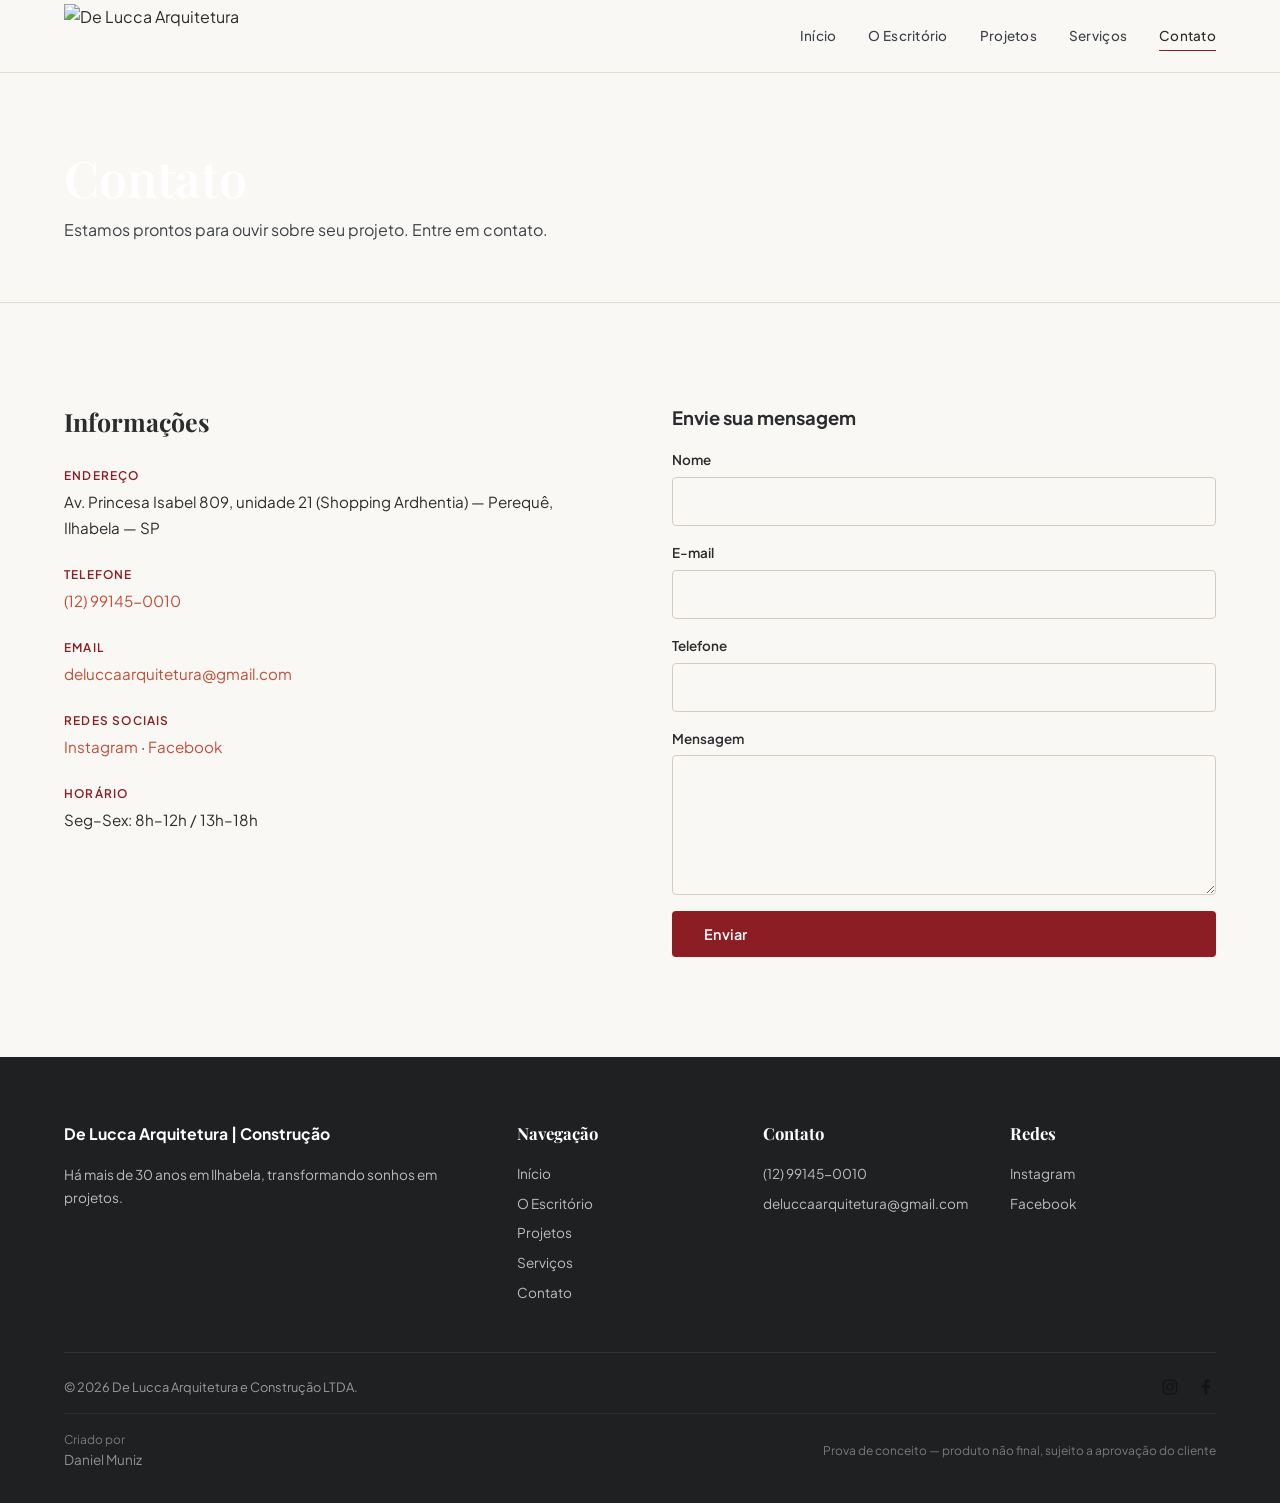
==== commit 46e01070: "Footer: crédito Daniel Muniz + link GitHub + disclaimer prova de conceito" ====
--- a/contato.html
+++ b/contato.html
@@ -127,6 +127,10 @@
           <a href="https://www.facebook.com/DeLuccaArquitetura/" target="_blank" aria-label="Facebook"><img src="assets/icons/facebook.png" alt="Facebook"></a>
         </div>
       </div>
+      <div class="footer-meta">
+        <span>Criado por <a href="https://github.com/dmpmuniz" target="_blank">Daniel Muniz</a></span>
+        <span>Prova de conceito — produto não final, sujeito a aprovação do cliente</span>
+      </div>
     </div>
   </footer>
 
--- a/style.css
+++ b/style.css
@@ -25,10 +25,12 @@
 
 html {
   scroll-behavior: smooth;
+  color-scheme: light;
 }
 
 body {
   font-family: var(--font-body);
+  font-size-adjust: from-font;
   background: var(--bg-page-warm);
   color: var(--color-brand-charcoal);
   line-height: 1.6;
@@ -225,6 +227,7 @@
   color: #fff;
   margin-bottom: 24px;
   font-weight: 600;
+  text-wrap: balance;
   text-shadow: 0 2px 30px rgba(0,0,0,0.5);
 }
 
@@ -309,6 +312,7 @@
   line-height: 1.2;
   color: var(--color-brand-charcoal);
   margin-bottom: 16px;
+  text-wrap: balance;
 }
 
 .section p {
@@ -416,9 +420,10 @@
 
 .process-step h3 {
   font-family: var(--font-heading);
-  font-size: 1.2rem;
-  margin-bottom: 12px;
-  color: var(--color-brand-charcoal);
+  font-size: 1.3rem;
+  margin-bottom: 6px;
+  color: var(--color-brand-charcoal);
+  text-wrap: balance;
 }
 
 .process-step p {
@@ -521,7 +526,9 @@
 .service-card h3 {
   font-family: var(--font-heading);
   font-size: 1.15rem;
-  margin-bottom: 12px;
+  margin-bottom: 8px;
+  color: var(--color-primary-dark-red);
+  text-wrap: balance;
 }
 
 .service-card p {
@@ -711,6 +718,28 @@
   opacity: 1;
 }
 
+.footer-meta {
+  border-top: 1px solid rgba(255, 255, 255, 0.06);
+  padding-top: 16px;
+  margin-top: 16px;
+  display: flex;
+  flex-wrap: wrap;
+  justify-content: space-between;
+  align-items: center;
+  gap: 8px;
+  font-size: 0.75rem;
+  color: rgba(255, 255, 255, 0.4);
+}
+
+.footer-meta a {
+  color: rgba(255, 255, 255, 0.5);
+  margin-bottom: 0;
+}
+
+.footer-meta a:hover {
+  color: var(--color-secondary-terracotta);
+}
+
 @media (max-width: 768px) {
   .footer-grid {
     grid-template-columns: 1fr;
@@ -719,6 +748,10 @@
   .footer-bottom {
     flex-direction: column;
     gap: 12px;
+    text-align: center;
+  }
+  .footer-meta {
+    flex-direction: column;
     text-align: center;
   }
 }
@@ -733,8 +766,9 @@
 .page-header h1 {
   font-family: var(--font-heading);
   font-size: clamp(2rem, 4vw, 3rem);
-  color: var(--color-brand-charcoal);
-  margin-bottom: 12px;
+  color: #fff;
+  font-weight: 600;
+  text-wrap: balance;
 }
 
 .page-header p {
@@ -793,8 +827,10 @@
 
 .team-card h3 {
   font-family: var(--font-heading);
-  font-size: 1.3rem;
+  font-size: 1.25rem;
+  color: var(--color-brand-charcoal);
   margin-bottom: 4px;
+  text-wrap: balance;
 }
 
 .team-role {
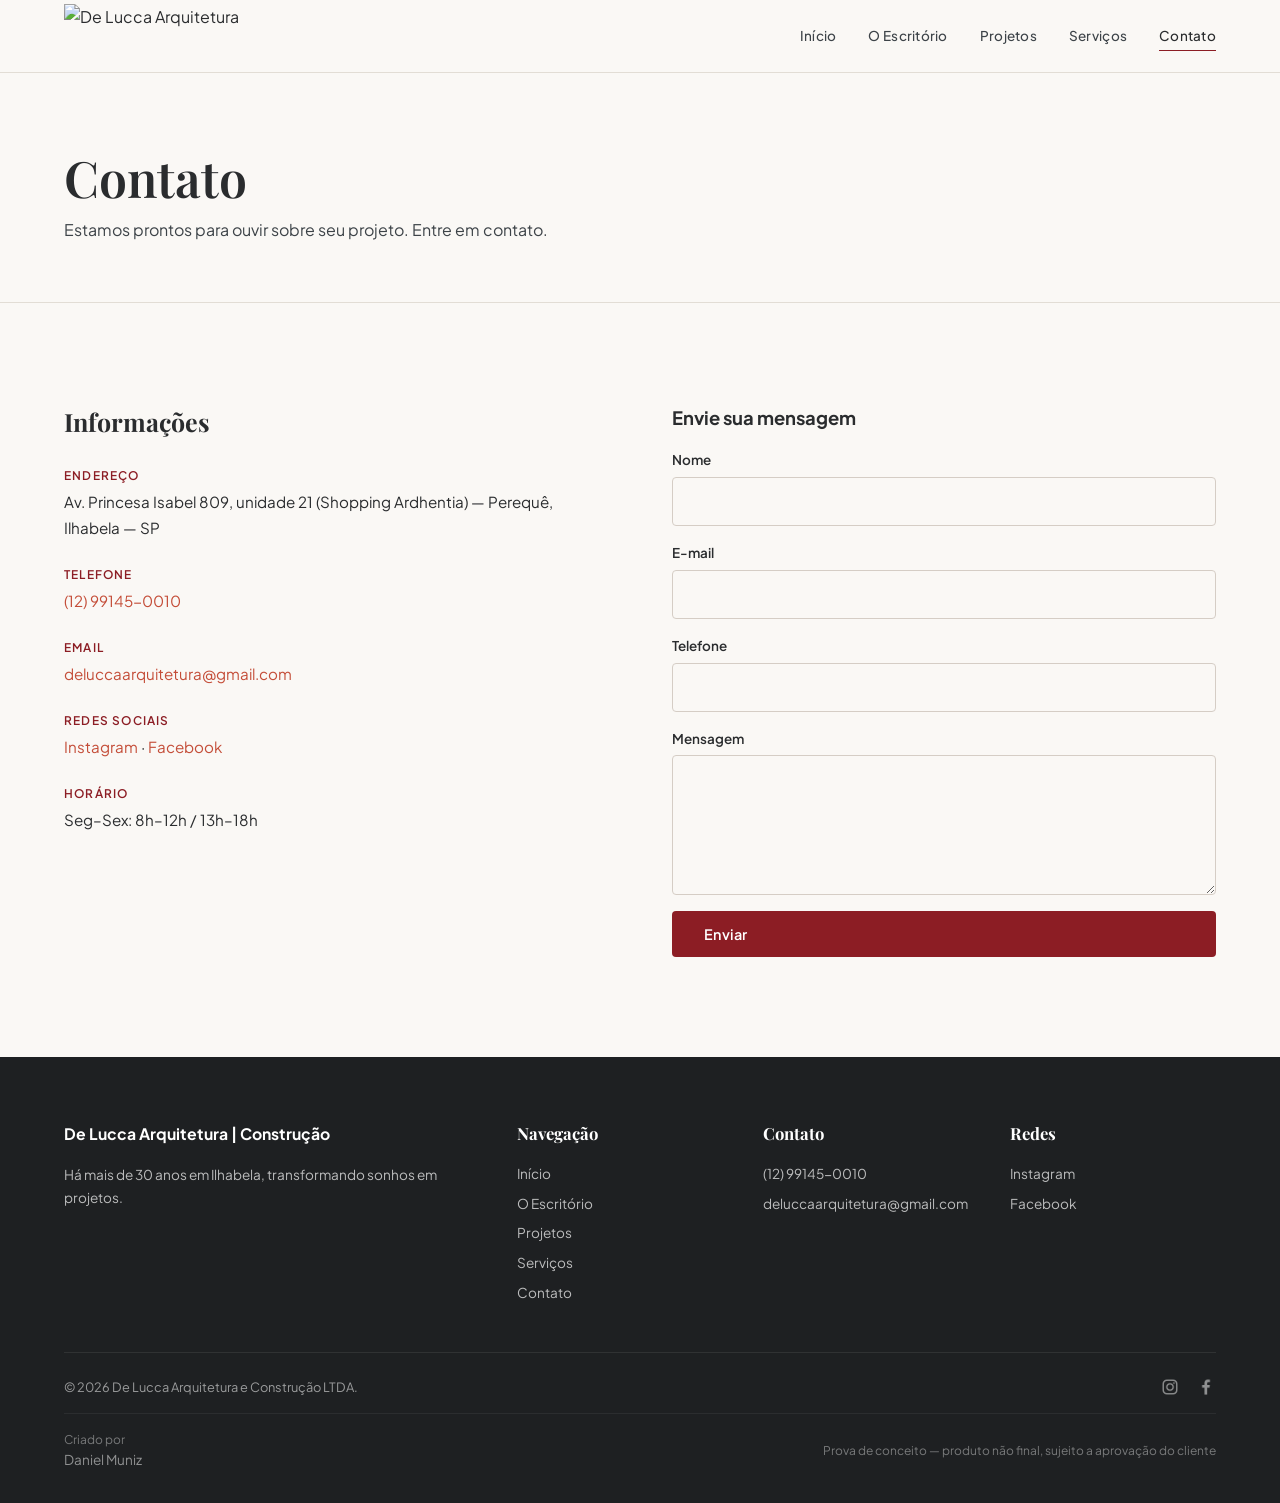
==== commit 805140cd: "Protecoes: comentario autoria HTML, console.log creditos, anti-contextmenu, dominio check" ====
--- a/contato.html
+++ b/contato.html
@@ -1,4 +1,10 @@
 <!DOCTYPE html>
+<!--
+  De Lucca Arquitetura | Construção — https://dmpmuniz.github.io/delucca/
+  Prova de conceito · Produto não final, sujeito a aprovação do cliente.
+  Criado por Daniel Muniz — https://github.com/dmpmuniz
+  © 2026 — Todos os direitos reservados. Reprodução não autorizada.
+-->
 <html lang="pt">
 <head>
   <meta charset="utf-8">
--- a/style.css
+++ b/style.css
@@ -420,8 +420,8 @@
 
 .process-step h3 {
   font-family: var(--font-heading);
-  font-size: 1.3rem;
-  margin-bottom: 6px;
+  font-size: 1.2rem;
+  margin-bottom: 12px;
   color: var(--color-brand-charcoal);
   text-wrap: balance;
 }
@@ -710,7 +710,8 @@
 .footer-social img {
   width: 20px;
   height: 20px;
-  opacity: 0.4;
+  opacity: 0.5;
+  filter: brightness(0) invert(1);
   transition: opacity var(--transition);
 }
 
@@ -766,7 +767,7 @@
 .page-header h1 {
   font-family: var(--font-heading);
   font-size: clamp(2rem, 4vw, 3rem);
-  color: #fff;
+  color: var(--color-brand-charcoal);
   font-weight: 600;
   text-wrap: balance;
 }
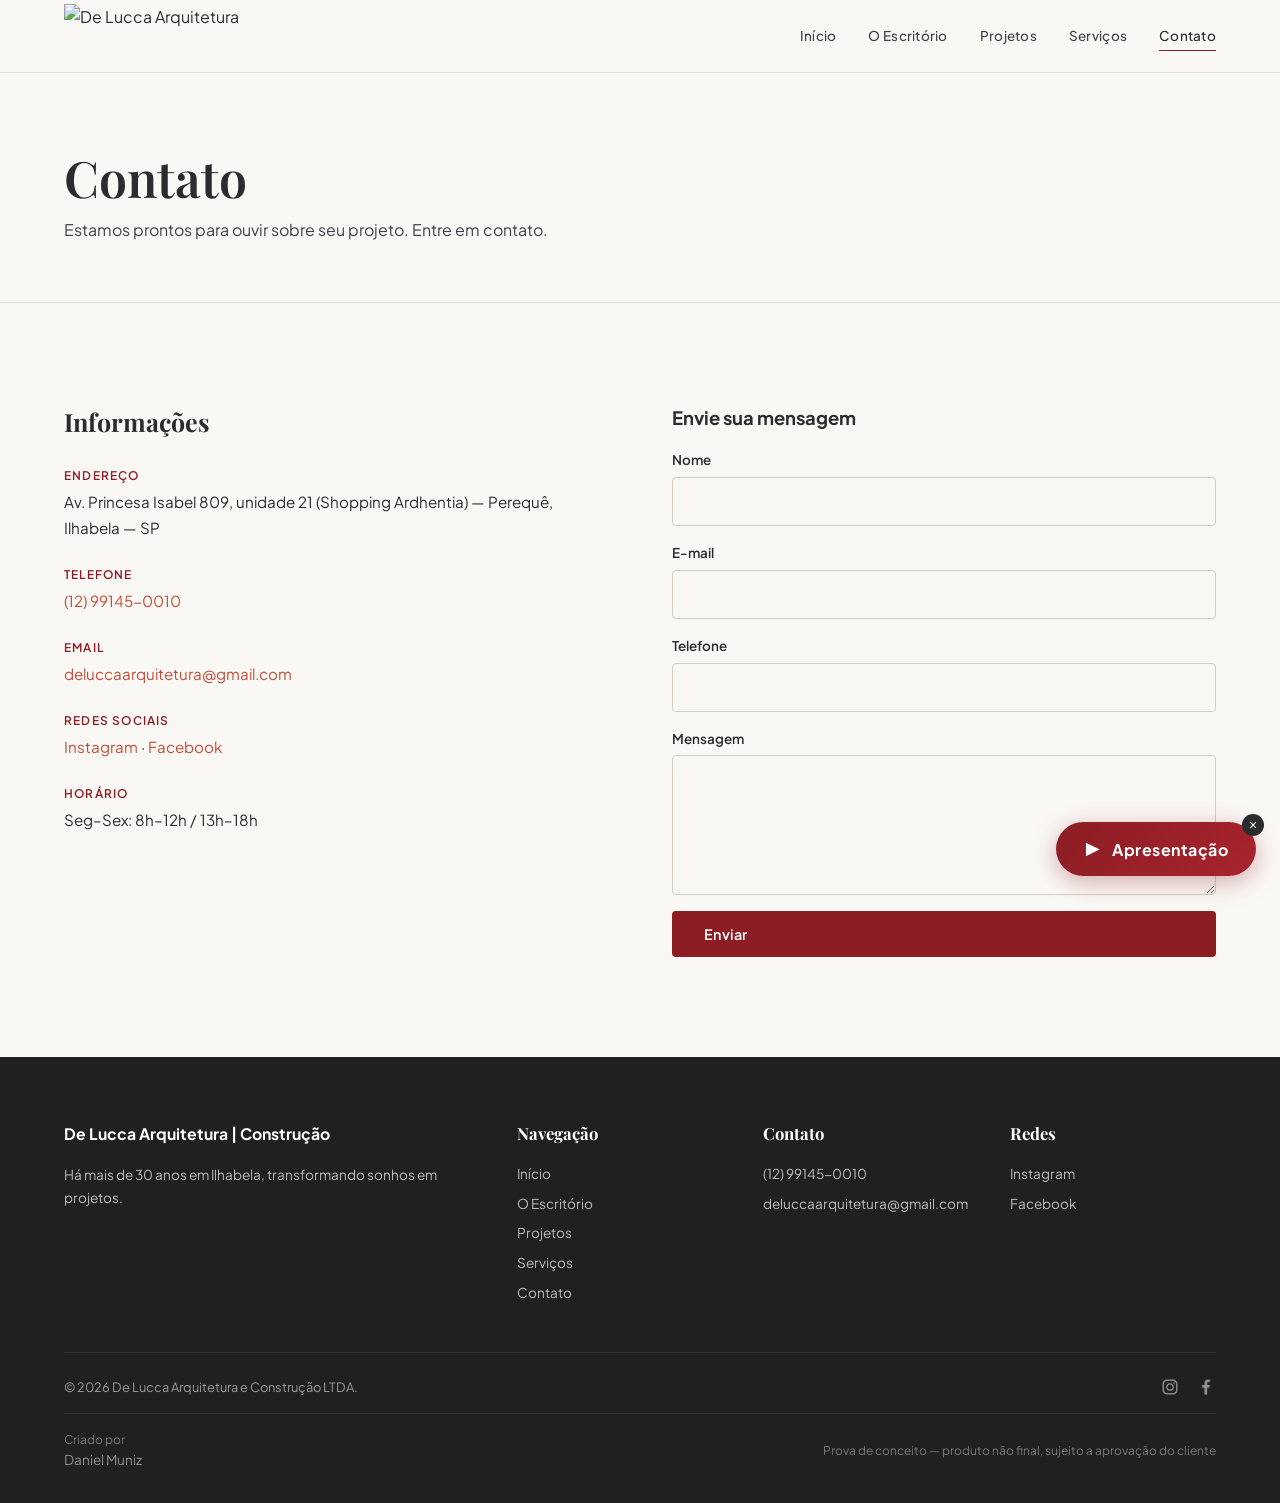
==== commit 8ae60cbd: "Update: redirect GitHub profile link to homepage" ====
--- a/contato.html
+++ b/contato.html
@@ -2,7 +2,7 @@
 <!--
   De Lucca Arquitetura | Construção — https://dmpmuniz.github.io/delucca/
   Prova de conceito · Produto não final, sujeito a aprovação do cliente.
-  Criado por Daniel Muniz — https://github.com/dmpmuniz
+  Criado por Daniel Muniz — https://dmpmuniz.github.io/homepage/
   © 2026 — Todos os direitos reservados. Reprodução não autorizada.
 -->
 <html lang="pt">
@@ -134,7 +134,7 @@
         </div>
       </div>
       <div class="footer-meta">
-        <span>Criado por <a href="https://github.com/dmpmuniz" target="_blank">Daniel Muniz</a></span>
+        <span>Criado por <a href="https://dmpmuniz.github.io/homepage/" target="_blank">Daniel Muniz</a></span>
         <span>Prova de conceito — produto não final, sujeito a aprovação do cliente</span>
       </div>
     </div>
--- a/style.css
+++ b/style.css
@@ -914,3 +914,399 @@
 .form-group textarea:focus {
   border-color: var(--color-primary-dark-red);
 }
+
+/* ========================================
+   Botão flutuante "Apresentação"
+   ======================================== */
+#float-apresentacao {
+  position: fixed;
+  right: 24px;
+  bottom: 24px;
+  z-index: 999;
+  display: flex;
+  align-items: center;
+}
+
+.float-close {
+  position: absolute;
+  top: -8px;
+  right: -8px;
+  width: 22px;
+  height: 22px;
+  border-radius: 50%;
+  border: none;
+  background: var(--color-brand-charcoal);
+  color: #fff;
+  font-size: 14px;
+  line-height: 1;
+  cursor: pointer;
+  display: flex;
+  align-items: center;
+  justify-content: center;
+  z-index: 2;
+  transition: background 0.2s;
+  padding: 0;
+}
+
+.float-close:hover {
+  background: var(--color-primary-dark-red);
+}
+
+.float-body {
+  display: flex;
+  align-items: center;
+  gap: 12px;
+  padding: 16px 28px;
+  border: none;
+  border-radius: 50px;
+  background: linear-gradient(135deg, var(--color-primary-dark-red) 0%, #a8242e 100%);
+  color: #fff;
+  cursor: pointer;
+  box-shadow: 0 6px 24px rgba(140, 29, 36, 0.35);
+  transition: all 0.25s;
+  font-family: 'Plus Jakarta Sans', system-ui, sans-serif;
+}
+
+.float-body:hover {
+  transform: translateY(-2px) scale(1.03);
+  box-shadow: 0 8px 32px rgba(140, 29, 36, 0.45);
+}
+
+.float-icon {
+  font-size: 1.1rem;
+}
+
+.float-text {
+  font-size: 1rem;
+  font-weight: 700;
+  letter-spacing: 0.03em;
+}
+
+@media (max-width: 768px) {
+  #float-apresentacao {
+    right: 16px;
+    bottom: 16px;
+  }
+  .float-body {
+    padding: 14px 22px;
+  }
+  .float-text {
+    font-size: 0.9rem;
+  }
+}
+
+/* ========================================
+   Apresentação de Venda
+   ======================================== */
+.presentation-overlay {
+  position: fixed;
+  inset: 0;
+  z-index: 1000;
+  background: rgba(30, 32, 34, 0.92);
+  backdrop-filter: blur(12px);
+  display: flex;
+  align-items: center;
+  justify-content: center;
+  opacity: 0;
+  pointer-events: none;
+  transition: opacity 0.4s ease;
+}
+
+.presentation-overlay.open {
+  opacity: 1;
+  pointer-events: all;
+}
+
+.presentation-slide {
+  background: var(--bg-card-white);
+  border-radius: 12px;
+  max-width: 780px;
+  width: 90vw;
+  max-height: 85vh;
+  overflow-y: auto;
+  padding: 56px 48px 40px;
+  position: relative;
+  box-shadow: 0 20px 60px rgba(0,0,0,0.3);
+  transform: scale(0.95);
+  transition: transform 0.3s ease;
+}
+
+.presentation-overlay.open .presentation-slide {
+  transform: scale(1);
+}
+
+.presentation-close {
+  position: absolute;
+  top: 16px;
+  right: 16px;
+  background: none;
+  border: none;
+  font-size: 1.5rem;
+  cursor: pointer;
+  color: var(--color-technical-gray);
+  width: 40px;
+  height: 40px;
+  display: flex;
+  align-items: center;
+  justify-content: center;
+  border-radius: 50%;
+  transition: background 0.2s;
+}
+
+.presentation-close:hover {
+  background: rgba(0,0,0,0.06);
+}
+
+.presentation-slide .slide-number {
+  font-family: 'JetBrains Mono', monospace;
+  font-size: 0.75rem;
+  color: var(--color-primary-dark-red);
+  letter-spacing: 0.1em;
+  margin-bottom: 8px;
+}
+
+.presentation-slide h2 {
+  font-family: var(--font-heading);
+  font-size: clamp(1.6rem, 3vw, 2.2rem);
+  color: var(--color-brand-charcoal);
+  margin-bottom: 12px;
+  line-height: 1.2;
+  text-wrap: balance;
+}
+
+.presentation-slide .slide-sub {
+  font-size: 0.95rem;
+  color: var(--color-technical-gray);
+  margin-bottom: 32px;
+  line-height: 1.6;
+}
+
+.presentation-slide .slide-body {
+  color: var(--color-technical-gray);
+  font-size: 0.95rem;
+  line-height: 1.7;
+}
+
+.presentation-slide .slide-body p {
+  margin-bottom: 16px;
+}
+
+.feature-list {
+  display: grid;
+  gap: 16px;
+  margin: 24px 0;
+}
+
+.feature-item {
+  display: flex;
+  gap: 14px;
+  align-items: flex-start;
+  padding: 16px 20px;
+  background: var(--bg-page-warm);
+  border-radius: 8px;
+  border-left: 3px solid var(--color-primary-dark-red);
+}
+
+.feature-item .icon {
+  font-size: 1.2rem;
+  flex-shrink: 0;
+  margin-top: 1px;
+}
+
+.feature-item h4 {
+  font-family: var(--font-body);
+  font-size: 0.95rem;
+  font-weight: 600;
+  color: var(--color-brand-charcoal);
+  margin-bottom: 2px;
+}
+
+.feature-item p {
+  font-size: 0.85rem;
+  color: var(--color-technical-gray);
+  margin: 0;
+}
+
+.comparison-table {
+  width: 100%;
+  border-collapse: separate;
+  border-spacing: 0;
+  border-radius: 8px;
+  overflow: hidden;
+  margin: 24px 0;
+  font-size: 0.9rem;
+}
+
+.comparison-table th,
+.comparison-table td {
+  padding: 14px 20px;
+  text-align: left;
+  border-bottom: 1px solid var(--border-subtle);
+}
+
+.comparison-table th {
+  background: var(--color-brand-charcoal);
+  color: #fff;
+  font-weight: 600;
+  font-size: 0.8rem;
+  letter-spacing: 0.05em;
+  text-transform: uppercase;
+}
+
+.comparison-table td:first-child {
+  font-weight: 600;
+  color: var(--color-brand-charcoal);
+  white-space: nowrap;
+}
+
+.comparison-table tr:last-child td {
+  border-bottom: none;
+}
+
+.comparison-table .badge-old {
+  color: #999;
+}
+
+.comparison-table .badge-new {
+  color: var(--color-primary-dark-red);
+  font-weight: 600;
+}
+
+.presentation-nav {
+  display: flex;
+  align-items: center;
+  justify-content: space-between;
+  margin-top: 32px;
+  padding-top: 20px;
+  border-top: 1px solid var(--border-subtle);
+}
+
+.presentation-dots {
+  display: flex;
+  gap: 8px;
+}
+
+.presentation-dot {
+  width: 8px;
+  height: 8px;
+  border-radius: 50%;
+  background: #D5CDC5;
+  border: none;
+  cursor: pointer;
+  transition: all 0.2s;
+  padding: 0;
+}
+
+.presentation-dot.active {
+  background: var(--color-primary-dark-red);
+  width: 24px;
+  border-radius: 4px;
+}
+
+.presentation-nav-btn {
+  padding: 10px 24px;
+  border-radius: var(--radius-sm);
+  font-family: var(--font-body);
+  font-size: 0.85rem;
+  font-weight: 600;
+  cursor: pointer;
+  transition: all 0.2s;
+  border: none;
+}
+
+.presentation-nav-btn.prev {
+  background: transparent;
+  color: var(--color-technical-gray);
+  border: 1px solid var(--border-subtle);
+}
+
+.presentation-nav-btn.prev:hover {
+  border-color: var(--color-technical-gray);
+}
+
+.presentation-nav-btn.next {
+  background: var(--color-primary-dark-red);
+  color: #fff;
+}
+
+.presentation-nav-btn.next:hover {
+  background: #a8242e;
+  transform: translateY(-1px);
+}
+
+.presentation-nav-btn.cta {
+  background: #2e7d32;
+  color: #fff;
+  font-size: 0.95rem;
+  padding: 12px 32px;
+}
+
+.presentation-nav-btn.cta:hover {
+  background: #256029;
+  transform: translateY(-1px);
+  box-shadow: 0 4px 20px rgba(46, 125, 50, 0.3);
+}
+
+.pricing-box {
+  background: linear-gradient(135deg, var(--color-primary-dark-red) 0%, #a8242e 100%);
+  color: #fff;
+  border-radius: 10px;
+  padding: 32px;
+  text-align: center;
+  margin: 24px 0;
+}
+
+.pricing-box .price-label {
+  font-size: 0.75rem;
+  letter-spacing: 0.15em;
+  text-transform: uppercase;
+  opacity: 0.8;
+  margin-bottom: 8px;
+}
+
+.pricing-box .price-value {
+  font-family: var(--font-heading);
+  font-size: 2.5rem;
+  font-weight: 700;
+  margin-bottom: 4px;
+}
+
+.pricing-box .price-hint {
+  font-size: 0.85rem;
+  opacity: 0.85;
+}
+
+.testimonial-block {
+  background: var(--bg-page-warm);
+  border-radius: 8px;
+  padding: 24px;
+  font-style: italic;
+  border-left: 3px solid var(--color-secondary-terracotta);
+  margin: 20px 0;
+}
+
+.testimonial-block .author {
+  font-style: normal;
+  font-weight: 600;
+  font-size: 0.85rem;
+  margin-top: 8px;
+  color: var(--color-brand-charcoal);
+}
+
+@media (max-width: 768px) {
+  .presentation-slide {
+    padding: 40px 24px 32px;
+    width: 95vw;
+    max-height: 90vh;
+  }
+  .comparison-table {
+    font-size: 0.8rem;
+  }
+  .comparison-table th,
+  .comparison-table td {
+    padding: 10px 12px;
+  }
+  .feature-list {
+    grid-template-columns: 1fr;
+  }
+}
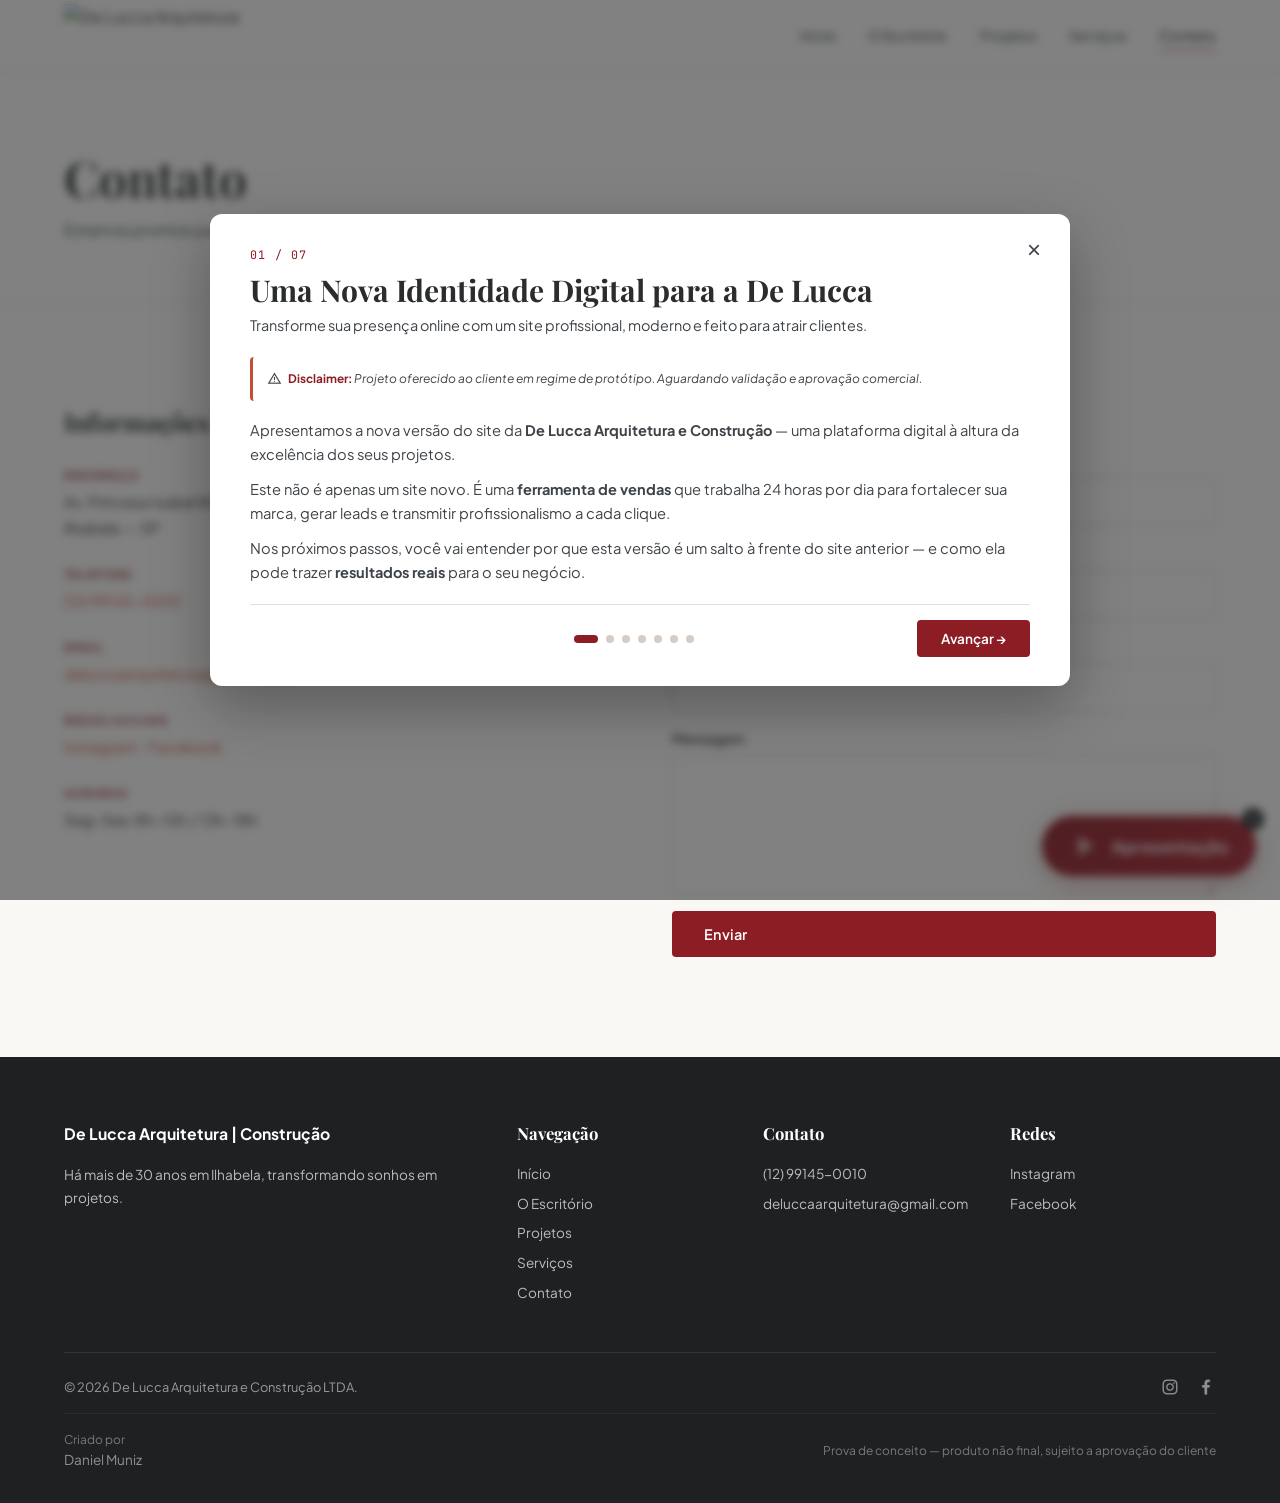
==== commit 4e1b1453: "feat: presentation overhaul - Material Symbols, disclaimer, scroll indicator, auto-open" ====
--- a/contato.html
+++ b/contato.html
@@ -3,7 +3,7 @@
   De Lucca Arquitetura | Construção — https://dmpmuniz.github.io/delucca/
   Prova de conceito · Produto não final, sujeito a aprovação do cliente.
   Criado por Daniel Muniz — https://dmpmuniz.github.io/homepage/
-  © 2026 — Todos os direitos reservados. Reprodução não autorizada.
+   2026 — Todos os direitos reservados. Reprodução não autorizada.
 -->
 <html lang="pt">
 <head>
@@ -14,6 +14,7 @@
   <link rel="preconnect" href="https://fonts.googleapis.com">
   <link rel="preconnect" href="https://fonts.gstatic.com" crossorigin>
   <link href="https://fonts.googleapis.com/css2?family=Playfair+Display:ital,wght@0,400;0,600;1,400&family=Plus+Jakarta+Sans:wght@400;500;600;700&family=JetBrains+Mono&display=swap" rel="stylesheet">
+  <link rel="stylesheet" href="https://fonts.googleapis.com/css2?family=Material+Symbols+Outlined:opsz,wght,FILL,GRAD@20..48,100..700,0..1,-50..200" />
   <link rel="stylesheet" href="style.css">
 </head>
 <body>
--- a/style.css
+++ b/style.css
@@ -15,6 +15,11 @@
   --transition: 0.3s ease;
 }
 
+.material-symbols-outlined {
+  font-variation-settings: 'OPSZ' 48, 'FILL' 0, 'wght' 500, 'GRAD' 0;
+  line-height: 1;
+}
+
 *,
 *::before,
 *::after {
@@ -1002,8 +1007,8 @@
   position: fixed;
   inset: 0;
   z-index: 1000;
-  background: rgba(30, 32, 34, 0.92);
-  backdrop-filter: blur(12px);
+  background: rgba(30, 32, 34, 0.55);
+  backdrop-filter: blur(4px);
   display: flex;
   align-items: center;
   justify-content: center;
@@ -1020,11 +1025,11 @@
 .presentation-slide {
   background: var(--bg-card-white);
   border-radius: 12px;
-  max-width: 780px;
-  width: 90vw;
-  max-height: 85vh;
+  max-width: 860px;
+  width: 92vw;
+  max-height: 88vh;
   overflow-y: auto;
-  padding: 56px 48px 40px;
+  padding: 32px 40px 28px;
   position: relative;
   box-shadow: 0 20px 60px rgba(0,0,0,0.3);
   transform: scale(0.95);
@@ -1067,28 +1072,52 @@
 
 .presentation-slide h2 {
   font-family: var(--font-heading);
-  font-size: clamp(1.6rem, 3vw, 2.2rem);
-  color: var(--color-brand-charcoal);
-  margin-bottom: 12px;
+  font-size: clamp(1.4rem, 2.8vw, 1.8rem);
+  color: var(--color-brand-charcoal);
+  margin-bottom: 8px;
   line-height: 1.2;
   text-wrap: balance;
 }
 
 .presentation-slide .slide-sub {
-  font-size: 0.95rem;
-  color: var(--color-technical-gray);
-  margin-bottom: 32px;
+  font-size: 0.9rem;
+  color: var(--color-technical-gray);
+  margin-bottom: 20px;
+  line-height: 1.5;
+}
+
+.presentation-slide .slide-body {
+  color: var(--color-technical-gray);
+  font-size: 0.92rem;
   line-height: 1.6;
 }
 
-.presentation-slide .slide-body {
-  color: var(--color-technical-gray);
-  font-size: 0.95rem;
-  line-height: 1.7;
-}
-
 .presentation-slide .slide-body p {
-  margin-bottom: 16px;
+  margin-bottom: 12px;
+}
+
+.slide-disclaimer {
+  font-size: 0.75rem;
+  color: var(--color-technical-gray);
+  font-style: italic;
+  background: var(--bg-card-white);
+  border-left: 3px solid var(--color-secondary-terracotta);
+  padding: 8px 14px;
+  margin-bottom: 18px;
+  border-radius: 4px;
+  line-height: 1.4;
+  display: flex;
+  align-items: center;
+  gap: 6px;
+}
+
+.slide-disclaimer strong {
+  font-style: normal;
+  color: var(--color-primary-dark-red);
+}
+
+.presentation-slide .material-symbols-outlined {
+  font-variation-settings: 'OPSZ' 48, 'FILL' 0, 'wght' 400, 'GRAD' 0;
 }
 
 .feature-list {
@@ -1107,8 +1136,9 @@
   border-left: 3px solid var(--color-primary-dark-red);
 }
 
-.feature-item .icon {
-  font-size: 1.2rem;
+.feature-item .material-symbols-outlined {
+  font-size: 2rem;
+  color: var(--color-primary-dark-red);
   flex-shrink: 0;
   margin-top: 1px;
 }
@@ -1172,12 +1202,45 @@
   font-weight: 600;
 }
 
+.scroll-arrow {
+  position: absolute;
+  bottom: 12px;
+  left: 50%;
+  transform: translateX(-50%);
+  z-index: 1002;
+  text-align: center;
+  opacity: 0;
+  transition: opacity 0.35s;
+  pointer-events: none;
+  background: var(--bg-card-white);
+  border-radius: 50%;
+  width: 36px;
+  height: 36px;
+  display: flex;
+  align-items: center;
+  justify-content: center;
+  box-shadow: 0 2px 12px rgba(0,0,0,0.15);
+}
+
+.scroll-arrow.visible {
+  opacity: 1;
+}
+
+.scroll-arrow svg {
+  animation: scroll-bounce 1.4s ease-in-out infinite;
+}
+
+@keyframes scroll-bounce {
+  0%, 100% { transform: translateY(0); opacity: 0.6; }
+  50% { transform: translateY(5px); opacity: 1; }
+}
+
 .presentation-nav {
   display: flex;
   align-items: center;
   justify-content: space-between;
-  margin-top: 32px;
-  padding-top: 20px;
+  margin-top: 20px;
+  padding-top: 14px;
   border-top: 1px solid var(--border-subtle);
 }
 
@@ -1247,32 +1310,60 @@
   box-shadow: 0 4px 20px rgba(46, 125, 50, 0.3);
 }
 
+.comparison-table .badge-new .material-symbols-outlined {
+  font-size: 16px;
+  color: var(--color-primary-dark-red);
+  vertical-align: middle;
+  margin-right: 2px;
+}
+
+.comparison-table .badge-old .material-symbols-outlined {
+  font-size: 14px;
+  color: #999;
+  vertical-align: middle;
+}
+
+.presentation-nav .material-symbols-outlined {
+  font-size: 18px;
+  vertical-align: middle;
+}
+
+.presentation-nav-btn .material-symbols-outlined {
+  font-size: 18px;
+  vertical-align: middle;
+}
+
+.float-body .material-symbols-outlined {
+  vertical-align: middle;
+  margin-right: 2px;
+}
+
 .pricing-box {
   background: linear-gradient(135deg, var(--color-primary-dark-red) 0%, #a8242e 100%);
   color: #fff;
-  border-radius: 10px;
-  padding: 32px;
+  border-radius: 8px;
+  padding: 20px 24px;
   text-align: center;
-  margin: 24px 0;
+  margin: 16px 0;
 }
 
 .pricing-box .price-label {
-  font-size: 0.75rem;
+  font-size: 0.65rem;
   letter-spacing: 0.15em;
   text-transform: uppercase;
   opacity: 0.8;
-  margin-bottom: 8px;
+  margin-bottom: 4px;
 }
 
 .pricing-box .price-value {
   font-family: var(--font-heading);
-  font-size: 2.5rem;
+  font-size: 1.6rem;
   font-weight: 700;
-  margin-bottom: 4px;
+  margin-bottom: 2px;
 }
 
 .pricing-box .price-hint {
-  font-size: 0.85rem;
+  font-size: 0.78rem;
   opacity: 0.85;
 }
 
@@ -1295,9 +1386,9 @@
 
 @media (max-width: 768px) {
   .presentation-slide {
-    padding: 40px 24px 32px;
-    width: 95vw;
-    max-height: 90vh;
+    padding: 24px 20px 24px;
+    width: 96vw;
+    max-height: 92vh;
   }
   .comparison-table {
     font-size: 0.8rem;
